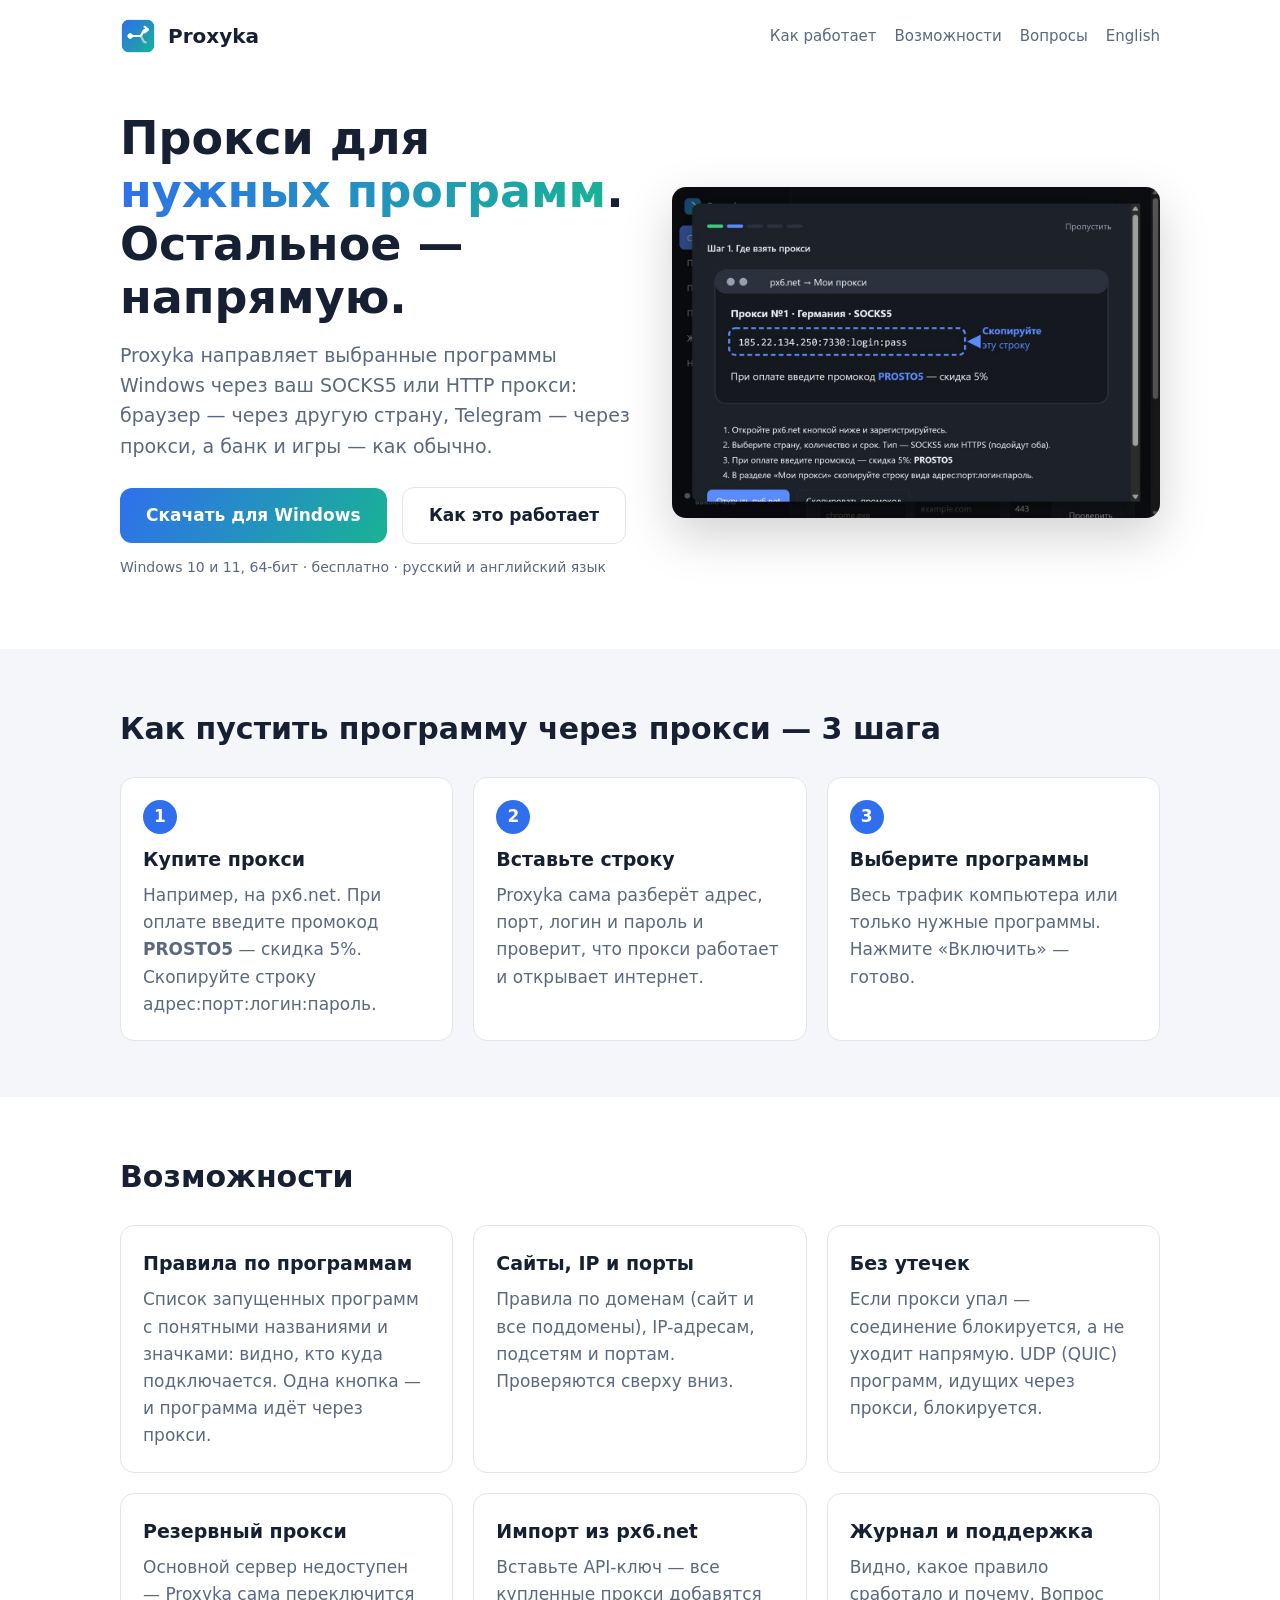
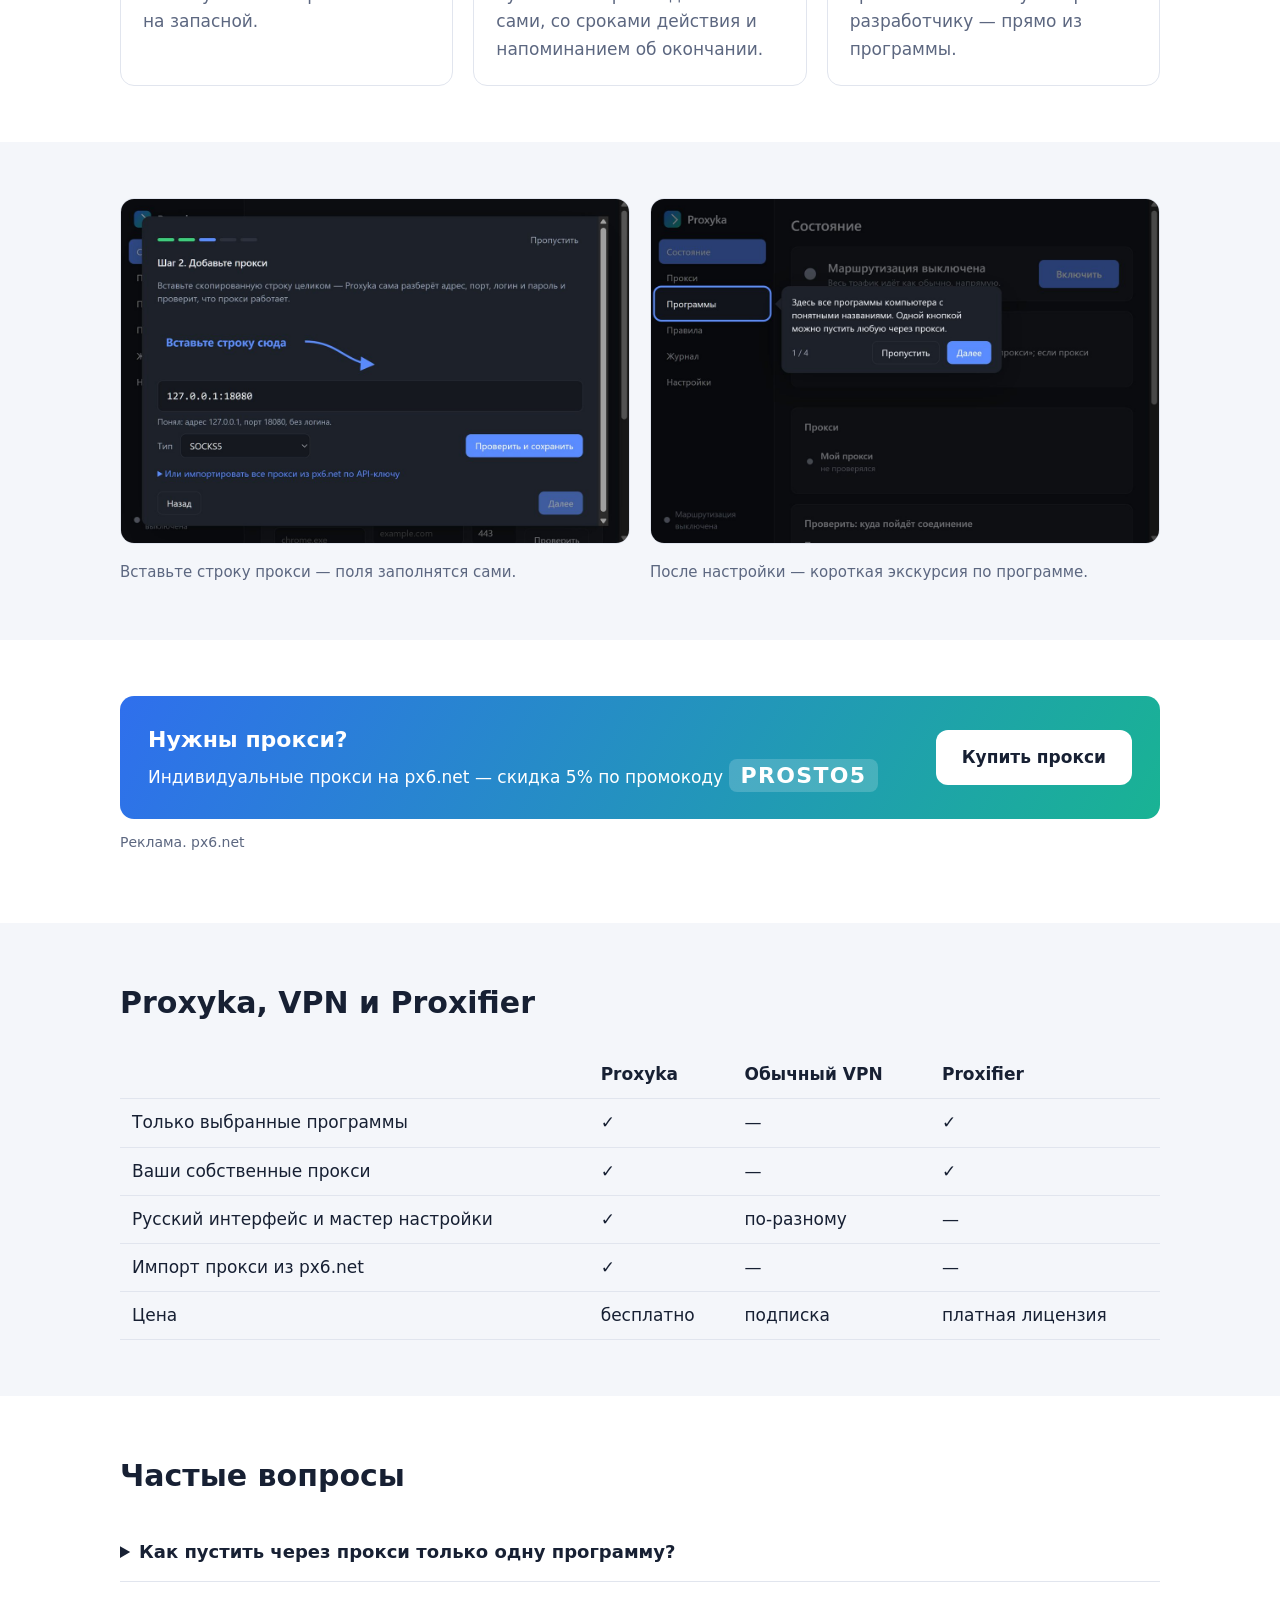
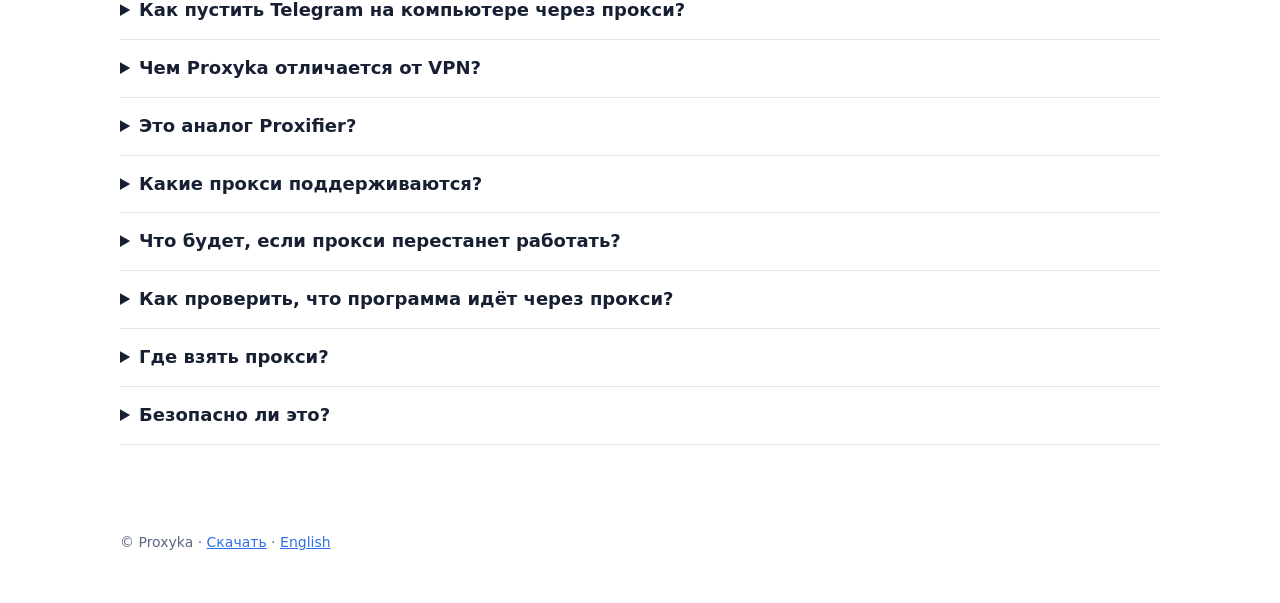
==== docs/index.html @ 25ec3d30 "Proxyka downloads, update feed and website Co-Authored-By: Claude Opus 5.5 <noreply@anthropic.com>" ====
<!doctype html>
<html lang="ru">
<head>
  <meta charset="utf-8">
  <meta name="viewport" content="width=device-width, initial-scale=1">
  <title>Proxyka — прокси для отдельных программ Windows (SOCKS5, HTTP)</title>
  <meta name="description" content="Proxyka направляет выбранные программы Windows через ваш прокси SOCKS5 или HTTP, а остальные — напрямую. Правила по программам, сайтам и портам, защита от утечек, импорт прокси из px6.net. Простая альтернатива Proxifier на русском.">
  <link rel="canonical" href="https://dartygad.github.io/proxyka-releases/">
  <link rel="alternate" hreflang="ru" href="https://dartygad.github.io/proxyka-releases/">
  <link rel="alternate" hreflang="en" href="https://dartygad.github.io/proxyka-releases/en/">
  <link rel="icon" href="img/favicon.png">
  <meta property="og:type" content="website">
  <meta property="og:title" content="Proxyka — прокси для отдельных программ Windows">
  <meta property="og:description" content="Нужные программы — через прокси, остальные — напрямую. Настройка за 2 минуты.">
  <meta property="og:image" content="https://dartygad.github.io/proxyka-releases/img/shot-buy.jpg">
  <meta property="og:url" content="https://dartygad.github.io/proxyka-releases/">
  <link rel="stylesheet" href="site.css">
  <script type="application/ld+json">
  {
    "@context": "https://schema.org",
    "@type": "SoftwareApplication",
    "name": "Proxyka",
    "operatingSystem": "Windows 10, Windows 11",
    "applicationCategory": "NetworkingApplication",
    "description": "Программа для Windows, которая направляет трафик выбранных программ через прокси SOCKS5 или HTTP по правилам.",
    "offers": { "@type": "Offer", "price": "0", "priceCurrency": "RUB" },
    "downloadUrl": "https://github.com/dartygad/proxyka-releases/releases/latest",
    "inLanguage": ["ru", "en"]
  }
  </script>
  <script type="application/ld+json">
  {
    "@context": "https://schema.org",
    "@type": "FAQPage",
    "mainEntity": [
      { "@type": "Question", "name": "Как пустить через прокси только одну программу?", "acceptedAnswer": { "@type": "Answer", "text": "Установите Proxyka, добавьте прокси (вставьте строку адрес:порт:логин:пароль), откройте раздел «Программы» и нажмите «Через прокси» напротив нужной программы. Остальные программы продолжат работать напрямую." } },
      { "@type": "Question", "name": "Чем Proxyka отличается от VPN?", "acceptedAnswer": { "@type": "Answer", "text": "VPN пускает весь трафик компьютера через один сервер. Proxyka работает с вашими прокси и позволяет выбрать, какие программы, сайты и порты идут через прокси, а какие напрямую." } },
      { "@type": "Question", "name": "Это аналог Proxifier?", "acceptedAnswer": { "@type": "Answer", "text": "Да, Proxyka решает ту же задачу — маршрутизацию программ через прокси по правилам, — но проще в настройке, на русском языке и с импортом прокси из px6.net." } },
      { "@type": "Question", "name": "Какие прокси поддерживаются?", "acceptedAnswer": { "@type": "Answer", "text": "SOCKS5 и HTTP(S) прокси с логином и паролем или без. Можно указать резервный прокси на случай сбоя основного." } },
      { "@type": "Question", "name": "Что будет, если прокси перестанет работать?", "acceptedAnswer": { "@type": "Answer", "text": "Вы сами выбираете: заблокировать соединение (трафик не уйдёт в обход прокси), пустить напрямую или переключиться на резервный прокси." } },
      { "@type": "Question", "name": "Где взять прокси?", "acceptedAnswer": { "@type": "Answer", "text": "Например, на px6.net — индивидуальные прокси разных стран. По промокоду PROSTO5 скидка 5%. Proxyka умеет импортировать купленные там прокси по API-ключу." } }
    ]
  }
  </script>
</head>
<body>
  <div class="wrap">
    <header class="top">
      <img src="img/logo.png" alt="">
      <span class="brand">Proxyka</span>
      <nav><a href="#how">Как работает</a><a href="#features">Возможности</a><a href="#faq">Вопросы</a><a href="en/">English</a></nav>
    </header>

    <div class="hero">
      <div>
        <h1>Прокси для <span>нужных программ</span>. Остальное — напрямую.</h1>
        <p class="lead">Proxyka направляет выбранные программы Windows через ваш SOCKS5 или HTTP прокси: браузер — через другую страну, Telegram — через прокси, а банк и игры — как обычно.</p>
        <a class="btn primary" href="https://github.com/dartygad/proxyka-releases/releases/latest">Скачать для Windows</a>
        <a class="btn ghost" href="#how">Как это работает</a>
        <p class="note">Windows 10 и 11, 64-бит · бесплатно · русский и английский язык</p>
      </div>
      <img src="img/shot-buy.jpg" alt="Мастер первого запуска Proxyka: где купить прокси и что скопировать" width="1200" height="814">
    </div>
  </div>

  <section class="soft" id="how">
    <div class="wrap">
      <h2>Как пустить программу через прокси — 3 шага</h2>
      <div class="grid3">
        <div class="card"><div class="step-num">1</div><h3>Купите прокси</h3><p>Например, на px6.net. При оплате введите промокод <b>PROSTO5</b> — скидка 5%. Скопируйте строку адрес:порт:логин:пароль.</p></div>
        <div class="card"><div class="step-num">2</div><h3>Вставьте строку</h3><p>Proxyka сама разберёт адрес, порт, логин и пароль и проверит, что прокси работает и открывает интернет.</p></div>
        <div class="card"><div class="step-num">3</div><h3>Выберите программы</h3><p>Весь трафик компьютера или только нужные программы. Нажмите «Включить» — готово.</p></div>
      </div>
    </div>
  </section>

  <section id="features">
    <div class="wrap">
      <h2>Возможности</h2>
      <div class="grid3">
        <div class="card"><h3>Правила по программам</h3><p>Список запущенных программ с понятными названиями и значками: видно, кто куда подключается. Одна кнопка — и программа идёт через прокси.</p></div>
        <div class="card"><h3>Сайты, IP и порты</h3><p>Правила по доменам (сайт и все поддомены), IP-адресам, подсетям и портам. Проверяются сверху вниз.</p></div>
        <div class="card"><h3>Без утечек</h3><p>Если прокси упал — соединение блокируется, а не уходит напрямую. UDP (QUIC) программ, идущих через прокси, блокируется.</p></div>
        <div class="card"><h3>Резервный прокси</h3><p>Основной сервер недоступен — Proxyka сама переключится на запасной.</p></div>
        <div class="card"><h3>Импорт из px6.net</h3><p>Вставьте API-ключ — все купленные прокси добавятся сами, со сроками действия и напоминанием об окончании.</p></div>
        <div class="card"><h3>Журнал и поддержка</h3><p>Видно, какое правило сработало и почему. Вопрос разработчику — прямо из программы.</p></div>
      </div>
    </div>
  </section>

  <section class="soft">
    <div class="wrap shots">
      <figure><img src="img/shot-paste.jpg" alt="Вставка строки прокси: адрес, порт, логин и пароль разбираются автоматически" loading="lazy" width="1200" height="814"><figcaption>Вставьте строку прокси — поля заполнятся сами.</figcaption></figure>
      <figure><img src="img/shot-tour.jpg" alt="Подсказки по интерфейсу Proxyka после первой настройки" loading="lazy" width="1200" height="814"><figcaption>После настройки — короткая экскурсия по программе.</figcaption></figure>
    </div>
  </section>

  <section>
    <div class="wrap">
      <div class="promo">
        <div><div style="font-size:22px;font-weight:700">Нужны прокси?</div><div>Индивидуальные прокси на px6.net — скидка 5% по промокоду <b class="code">PROSTO5</b></div></div>
        <a class="btn" href="https://px6.net/?r=1061962" rel="sponsored noopener">Купить прокси</a>
      </div>
      <p class="note">Реклама. px6.net</p>
    </div>
  </section>

  <section class="soft">
    <div class="wrap">
      <h2>Proxyka, VPN и Proxifier</h2>
      <table class="cmp">
        <tr><th></th><th>Proxyka</th><th>Обычный VPN</th><th>Proxifier</th></tr>
        <tr><td>Только выбранные программы</td><td>✓</td><td>—</td><td>✓</td></tr>
        <tr><td>Ваши собственные прокси</td><td>✓</td><td>—</td><td>✓</td></tr>
        <tr><td>Русский интерфейс и мастер настройки</td><td>✓</td><td>по-разному</td><td>—</td></tr>
        <tr><td>Импорт прокси из px6.net</td><td>✓</td><td>—</td><td>—</td></tr>
        <tr><td>Цена</td><td>бесплатно</td><td>подписка</td><td>платная лицензия</td></tr>
      </table>
    </div>
  </section>

  <section id="faq">
    <div class="wrap">
      <h2>Частые вопросы</h2>
      <details><summary>Как пустить через прокси только одну программу?</summary><p>Установите Proxyka, добавьте прокси (вставьте строку адрес:порт:логин:пароль), откройте раздел «Программы» и нажмите «Через прокси» напротив нужной программы. Остальные программы продолжат работать напрямую.</p></details>
      <details><summary>Как пустить Telegram на компьютере через прокси?</summary><p>В разделе «Программы» найдите Telegram и нажмите «Через прокси». Если трафик Telegram не идёт — проверьте журнал: там видно, какое правило сработало.</p></details>
      <details><summary>Чем Proxyka отличается от VPN?</summary><p>VPN пускает весь трафик компьютера через один сервер. Proxyka работает с вашими прокси и позволяет выбрать, какие программы, сайты и порты идут через прокси, а какие напрямую.</p></details>
      <details><summary>Это аналог Proxifier?</summary><p>Да, Proxyka решает ту же задачу — маршрутизацию программ через прокси по правилам, — но проще в настройке, на русском языке и с импортом прокси из px6.net.</p></details>
      <details><summary>Какие прокси поддерживаются?</summary><p>SOCKS5 и HTTP(S) прокси с логином и паролем или без. Можно указать резервный прокси на случай сбоя основного.</p></details>
      <details><summary>Что будет, если прокси перестанет работать?</summary><p>Вы сами выбираете: заблокировать соединение (трафик не уйдёт в обход прокси), пустить напрямую или переключиться на резервный прокси.</p></details>
      <details><summary>Как проверить, что программа идёт через прокси?</summary><p>Откройте в браузере 2ip.ru — там будет адрес и страна прокси. В журнале Proxyka видно каждое соединение и выбранный путь.</p></details>
      <details><summary>Где взять прокси?</summary><p>Например, на px6.net — индивидуальные прокси разных стран. По промокоду PROSTO5 скидка 5%. Proxyka умеет импортировать купленные там прокси по API-ключу.</p></details>
      <details><summary>Безопасно ли это?</summary><p>Пароли от прокси хранятся зашифрованными средствами Windows и не попадают в журналы. Обновления подписаны цифровым ключом: подделанное обновление программа не установит.</p></details>
    </div>
  </section>

  <footer>
    <div class="wrap">© Proxyka · <a href="https://github.com/dartygad/proxyka-releases/releases/latest">Скачать</a> · <a href="en/">English</a></div>
  </footer>
</body>
</html>
---- docs/site.css ----
:root {
  --bg: #ffffff; --soft: #f4f6fa; --text: #172033; --muted: #5c6780; --line: #e1e5ee;
  --accent: #2f6fed; --accent2: #19b394; --radius: 14px;
}
@media (prefers-color-scheme: dark) {
  :root { --bg: #12151b; --soft: #1a1f28; --text: #e8ebf1; --muted: #9aa3b5; --line: #2a303b; --accent: #5b8cff; }
}
* { box-sizing: border-box; }
html { scroll-behavior: smooth; }
body { margin: 0; background: var(--bg); color: var(--text); font: 17px/1.6 "Segoe UI", system-ui, -apple-system, sans-serif; }
a { color: var(--accent); }
.wrap { max-width: 1080px; margin: 0 auto; padding: 0 20px; }
header.top { display: flex; align-items: center; gap: 12px; padding: 18px 0; }
header.top img { width: 36px; height: 36px; }
header.top .brand { font-weight: 700; font-size: 20px; }
header.top nav { margin-left: auto; display: flex; gap: 18px; font-size: 15px; }
header.top nav a { color: var(--muted); text-decoration: none; }
.hero { display: grid; grid-template-columns: 1.05fr 1fr; gap: 40px; align-items: center; padding: 40px 0 56px; }
.hero h1 { font-size: clamp(30px, 4.4vw, 46px); line-height: 1.15; margin: 0 0 16px; }
.hero h1 span { background: linear-gradient(120deg, var(--accent), var(--accent2)); -webkit-background-clip: text; background-clip: text; color: transparent; }
.hero p.lead { font-size: 19px; color: var(--muted); margin: 0 0 26px; }
.hero img { width: 100%; height: auto; border-radius: var(--radius); box-shadow: 0 18px 50px rgba(0, 0, 0, .18); }
.btn { display: inline-block; padding: 14px 26px; border-radius: 12px; font-weight: 600; text-decoration: none; }
.btn.primary { background: linear-gradient(120deg, var(--accent), var(--accent2)); color: #fff; }
.btn.ghost { border: 1px solid var(--line); color: var(--text); margin-left: 10px; }
.note { font-size: 14px; color: var(--muted); margin-top: 12px; }
section { padding: 56px 0; }
section.soft { background: var(--soft); }
h2 { font-size: 30px; margin: 0 0 24px; }
.grid3 { display: grid; grid-template-columns: repeat(3, 1fr); gap: 20px; }
.card { background: var(--bg); border: 1px solid var(--line); border-radius: var(--radius); padding: 22px; }
.card h3 { margin: 0 0 8px; font-size: 19px; }
.card p { margin: 0; color: var(--muted); }
.step-num { width: 34px; height: 34px; border-radius: 50%; display: grid; place-items: center; font-weight: 700; color: #fff; background: var(--accent); margin-bottom: 10px; }
.shots { display: grid; grid-template-columns: 1fr 1fr; gap: 20px; }
.shots figure { margin: 0; }
.shots img { width: 100%; height: auto; border-radius: var(--radius); border: 1px solid var(--line); }
.shots figcaption { color: var(--muted); font-size: 15px; margin-top: 8px; }
.promo { display: flex; gap: 20px; align-items: center; justify-content: space-between; border-radius: var(--radius); padding: 26px 28px; color: #fff; background: linear-gradient(120deg, var(--accent), var(--accent2)); }
.promo b.code { font-size: 22px; letter-spacing: .06em; background: rgba(255, 255, 255, .18); padding: 4px 12px; border-radius: 8px; }
.promo .btn { background: #fff; color: #172033; }
details { border-bottom: 1px solid var(--line); padding: 14px 0; }
details summary { cursor: pointer; font-weight: 600; font-size: 18px; }
details p { color: var(--muted); margin: 10px 0 0; }
table.cmp { width: 100%; border-collapse: collapse; }
table.cmp th, table.cmp td { text-align: left; padding: 10px 12px; border-bottom: 1px solid var(--line); }
footer { padding: 30px 0 50px; color: var(--muted); font-size: 14px; }
@media (max-width: 860px) {
  .hero, .shots, .grid3 { grid-template-columns: 1fr; }
  header.top nav { display: none; }
  .promo { flex-direction: column; align-items: flex-start; }
  .btn.ghost { margin: 10px 0 0; }
}
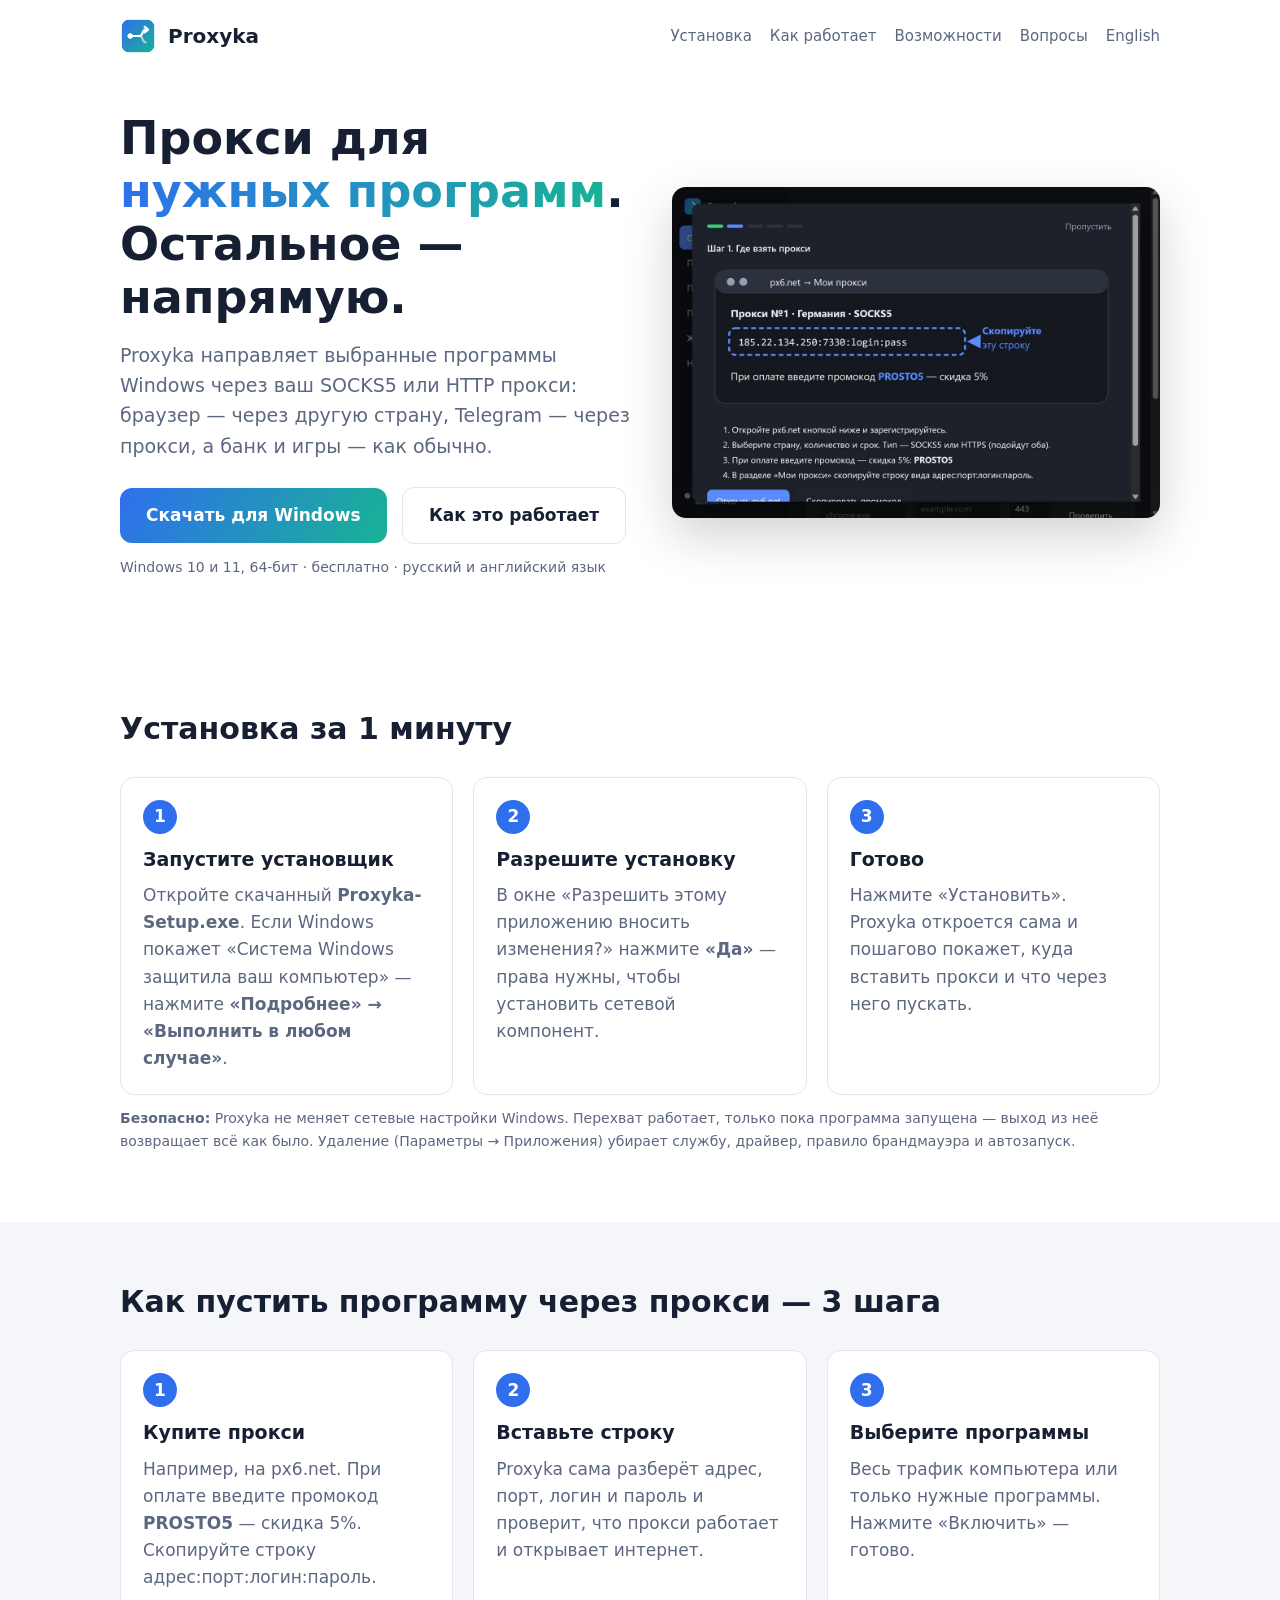
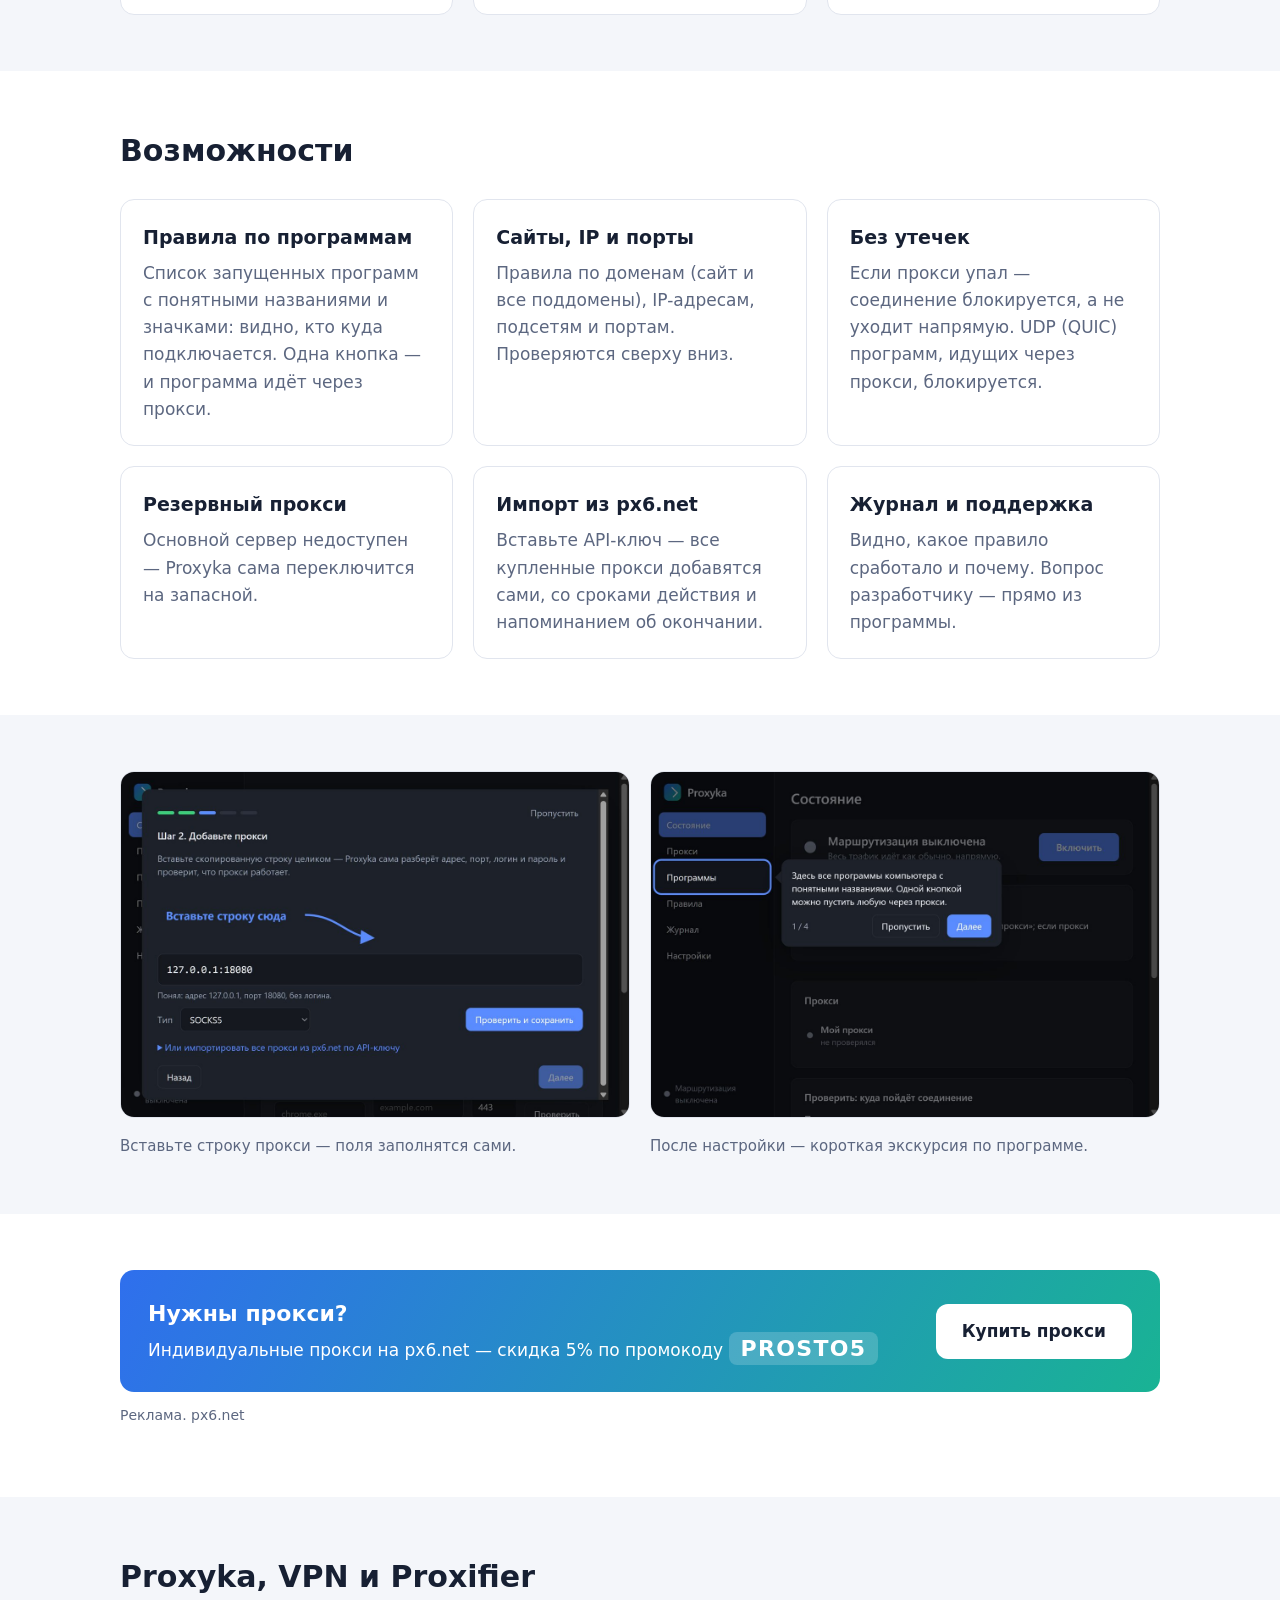
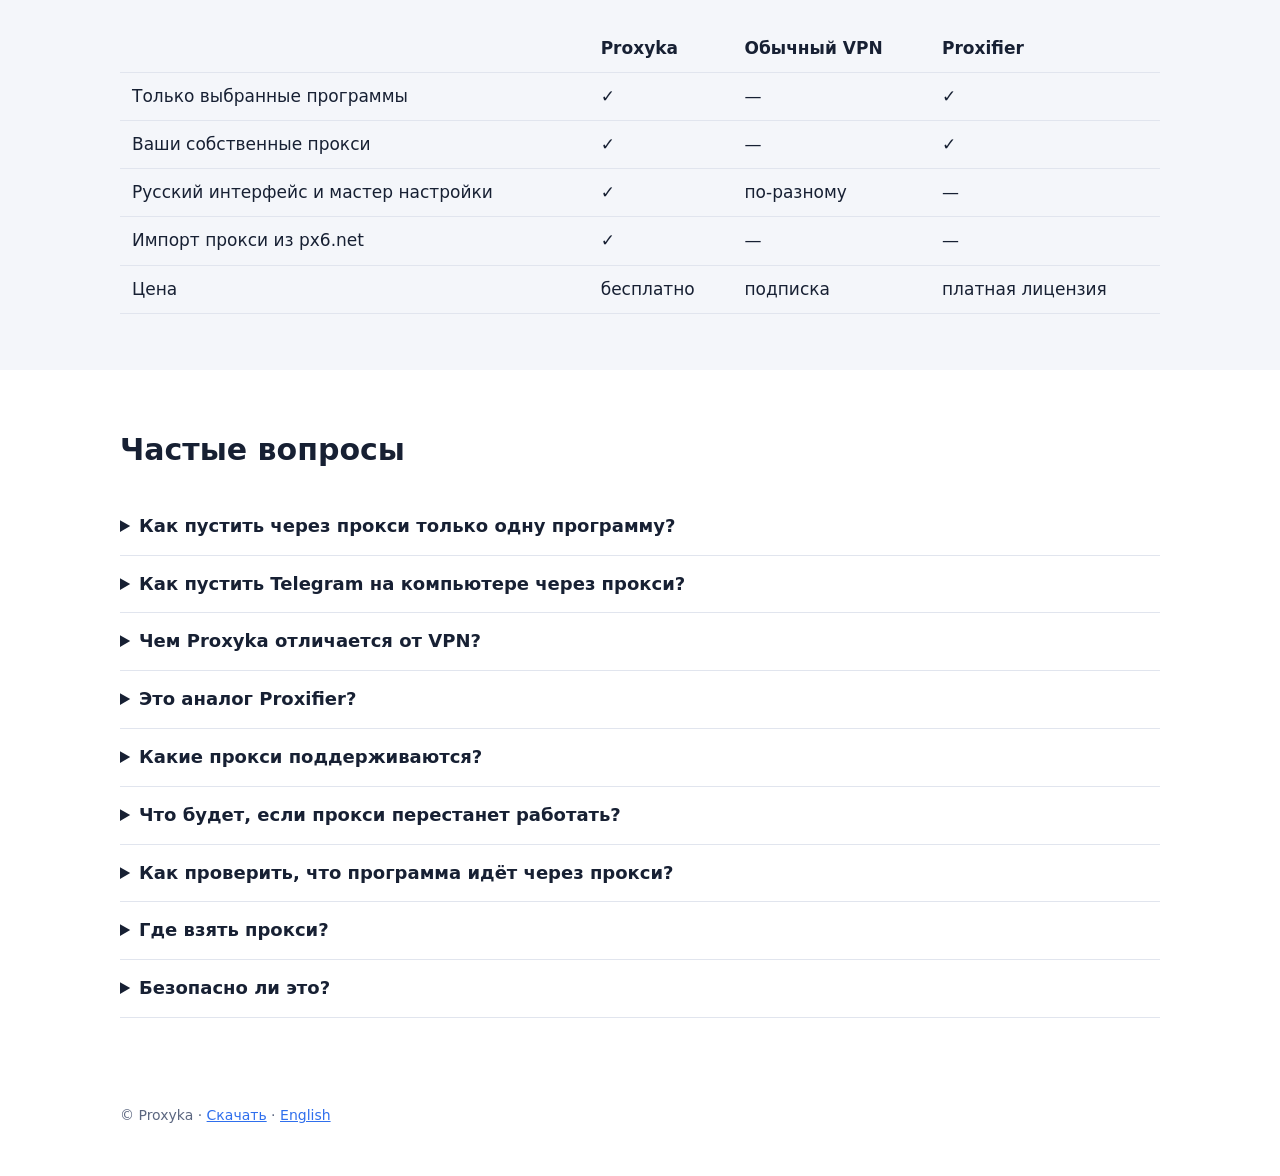
==== commit b7b87cb7: "Install guide, stable download link, site install section Co-Authored-By: Claude Opus 5.5 <noreply@a" ====
--- a/docs/index.html
+++ b/docs/index.html
@@ -1,141 +1,153 @@
-<!doctype html>
-<html lang="ru">
-<head>
-  <meta charset="utf-8">
-  <meta name="viewport" content="width=device-width, initial-scale=1">
-  <title>Proxyka — прокси для отдельных программ Windows (SOCKS5, HTTP)</title>
-  <meta name="description" content="Proxyka направляет выбранные программы Windows через ваш прокси SOCKS5 или HTTP, а остальные — напрямую. Правила по программам, сайтам и портам, защита от утечек, импорт прокси из px6.net. Простая альтернатива Proxifier на русском.">
-  <link rel="canonical" href="https://dartygad.github.io/proxyka-releases/">
-  <link rel="alternate" hreflang="ru" href="https://dartygad.github.io/proxyka-releases/">
-  <link rel="alternate" hreflang="en" href="https://dartygad.github.io/proxyka-releases/en/">
-  <link rel="icon" href="img/favicon.png">
-  <meta property="og:type" content="website">
-  <meta property="og:title" content="Proxyka — прокси для отдельных программ Windows">
-  <meta property="og:description" content="Нужные программы — через прокси, остальные — напрямую. Настройка за 2 минуты.">
-  <meta property="og:image" content="https://dartygad.github.io/proxyka-releases/img/shot-buy.jpg">
-  <meta property="og:url" content="https://dartygad.github.io/proxyka-releases/">
-  <link rel="stylesheet" href="site.css">
-  <script type="application/ld+json">
-  {
-    "@context": "https://schema.org",
-    "@type": "SoftwareApplication",
-    "name": "Proxyka",
-    "operatingSystem": "Windows 10, Windows 11",
-    "applicationCategory": "NetworkingApplication",
-    "description": "Программа для Windows, которая направляет трафик выбранных программ через прокси SOCKS5 или HTTP по правилам.",
-    "offers": { "@type": "Offer", "price": "0", "priceCurrency": "RUB" },
-    "downloadUrl": "https://github.com/dartygad/proxyka-releases/releases/latest",
-    "inLanguage": ["ru", "en"]
-  }
-  </script>
-  <script type="application/ld+json">
-  {
-    "@context": "https://schema.org",
-    "@type": "FAQPage",
-    "mainEntity": [
-      { "@type": "Question", "name": "Как пустить через прокси только одну программу?", "acceptedAnswer": { "@type": "Answer", "text": "Установите Proxyka, добавьте прокси (вставьте строку адрес:порт:логин:пароль), откройте раздел «Программы» и нажмите «Через прокси» напротив нужной программы. Остальные программы продолжат работать напрямую." } },
-      { "@type": "Question", "name": "Чем Proxyka отличается от VPN?", "acceptedAnswer": { "@type": "Answer", "text": "VPN пускает весь трафик компьютера через один сервер. Proxyka работает с вашими прокси и позволяет выбрать, какие программы, сайты и порты идут через прокси, а какие напрямую." } },
-      { "@type": "Question", "name": "Это аналог Proxifier?", "acceptedAnswer": { "@type": "Answer", "text": "Да, Proxyka решает ту же задачу — маршрутизацию программ через прокси по правилам, — но проще в настройке, на русском языке и с импортом прокси из px6.net." } },
-      { "@type": "Question", "name": "Какие прокси поддерживаются?", "acceptedAnswer": { "@type": "Answer", "text": "SOCKS5 и HTTP(S) прокси с логином и паролем или без. Можно указать резервный прокси на случай сбоя основного." } },
-      { "@type": "Question", "name": "Что будет, если прокси перестанет работать?", "acceptedAnswer": { "@type": "Answer", "text": "Вы сами выбираете: заблокировать соединение (трафик не уйдёт в обход прокси), пустить напрямую или переключиться на резервный прокси." } },
-      { "@type": "Question", "name": "Где взять прокси?", "acceptedAnswer": { "@type": "Answer", "text": "Например, на px6.net — индивидуальные прокси разных стран. По промокоду PROSTO5 скидка 5%. Proxyka умеет импортировать купленные там прокси по API-ключу." } }
-    ]
-  }
-  </script>
-</head>
-<body>
-  <div class="wrap">
-    <header class="top">
-      <img src="img/logo.png" alt="">
-      <span class="brand">Proxyka</span>
-      <nav><a href="#how">Как работает</a><a href="#features">Возможности</a><a href="#faq">Вопросы</a><a href="en/">English</a></nav>
-    </header>
-
-    <div class="hero">
-      <div>
-        <h1>Прокси для <span>нужных программ</span>. Остальное — напрямую.</h1>
-        <p class="lead">Proxyka направляет выбранные программы Windows через ваш SOCKS5 или HTTP прокси: браузер — через другую страну, Telegram — через прокси, а банк и игры — как обычно.</p>
-        <a class="btn primary" href="https://github.com/dartygad/proxyka-releases/releases/latest">Скачать для Windows</a>
-        <a class="btn ghost" href="#how">Как это работает</a>
-        <p class="note">Windows 10 и 11, 64-бит · бесплатно · русский и английский язык</p>
-      </div>
-      <img src="img/shot-buy.jpg" alt="Мастер первого запуска Proxyka: где купить прокси и что скопировать" width="1200" height="814">
-    </div>
-  </div>
-
-  <section class="soft" id="how">
-    <div class="wrap">
-      <h2>Как пустить программу через прокси — 3 шага</h2>
-      <div class="grid3">
-        <div class="card"><div class="step-num">1</div><h3>Купите прокси</h3><p>Например, на px6.net. При оплате введите промокод <b>PROSTO5</b> — скидка 5%. Скопируйте строку адрес:порт:логин:пароль.</p></div>
-        <div class="card"><div class="step-num">2</div><h3>Вставьте строку</h3><p>Proxyka сама разберёт адрес, порт, логин и пароль и проверит, что прокси работает и открывает интернет.</p></div>
-        <div class="card"><div class="step-num">3</div><h3>Выберите программы</h3><p>Весь трафик компьютера или только нужные программы. Нажмите «Включить» — готово.</p></div>
-      </div>
-    </div>
-  </section>
-
-  <section id="features">
-    <div class="wrap">
-      <h2>Возможности</h2>
-      <div class="grid3">
-        <div class="card"><h3>Правила по программам</h3><p>Список запущенных программ с понятными названиями и значками: видно, кто куда подключается. Одна кнопка — и программа идёт через прокси.</p></div>
-        <div class="card"><h3>Сайты, IP и порты</h3><p>Правила по доменам (сайт и все поддомены), IP-адресам, подсетям и портам. Проверяются сверху вниз.</p></div>
-        <div class="card"><h3>Без утечек</h3><p>Если прокси упал — соединение блокируется, а не уходит напрямую. UDP (QUIC) программ, идущих через прокси, блокируется.</p></div>
-        <div class="card"><h3>Резервный прокси</h3><p>Основной сервер недоступен — Proxyka сама переключится на запасной.</p></div>
-        <div class="card"><h3>Импорт из px6.net</h3><p>Вставьте API-ключ — все купленные прокси добавятся сами, со сроками действия и напоминанием об окончании.</p></div>
-        <div class="card"><h3>Журнал и поддержка</h3><p>Видно, какое правило сработало и почему. Вопрос разработчику — прямо из программы.</p></div>
-      </div>
-    </div>
-  </section>
-
-  <section class="soft">
-    <div class="wrap shots">
-      <figure><img src="img/shot-paste.jpg" alt="Вставка строки прокси: адрес, порт, логин и пароль разбираются автоматически" loading="lazy" width="1200" height="814"><figcaption>Вставьте строку прокси — поля заполнятся сами.</figcaption></figure>
-      <figure><img src="img/shot-tour.jpg" alt="Подсказки по интерфейсу Proxyka после первой настройки" loading="lazy" width="1200" height="814"><figcaption>После настройки — короткая экскурсия по программе.</figcaption></figure>
-    </div>
-  </section>
-
-  <section>
-    <div class="wrap">
-      <div class="promo">
-        <div><div style="font-size:22px;font-weight:700">Нужны прокси?</div><div>Индивидуальные прокси на px6.net — скидка 5% по промокоду <b class="code">PROSTO5</b></div></div>
-        <a class="btn" href="https://px6.net/?r=1061962" rel="sponsored noopener">Купить прокси</a>
-      </div>
-      <p class="note">Реклама. px6.net</p>
-    </div>
-  </section>
-
-  <section class="soft">
-    <div class="wrap">
-      <h2>Proxyka, VPN и Proxifier</h2>
-      <table class="cmp">
-        <tr><th></th><th>Proxyka</th><th>Обычный VPN</th><th>Proxifier</th></tr>
-        <tr><td>Только выбранные программы</td><td>✓</td><td>—</td><td>✓</td></tr>
-        <tr><td>Ваши собственные прокси</td><td>✓</td><td>—</td><td>✓</td></tr>
-        <tr><td>Русский интерфейс и мастер настройки</td><td>✓</td><td>по-разному</td><td>—</td></tr>
-        <tr><td>Импорт прокси из px6.net</td><td>✓</td><td>—</td><td>—</td></tr>
-        <tr><td>Цена</td><td>бесплатно</td><td>подписка</td><td>платная лицензия</td></tr>
-      </table>
-    </div>
-  </section>
-
-  <section id="faq">
-    <div class="wrap">
-      <h2>Частые вопросы</h2>
-      <details><summary>Как пустить через прокси только одну программу?</summary><p>Установите Proxyka, добавьте прокси (вставьте строку адрес:порт:логин:пароль), откройте раздел «Программы» и нажмите «Через прокси» напротив нужной программы. Остальные программы продолжат работать напрямую.</p></details>
-      <details><summary>Как пустить Telegram на компьютере через прокси?</summary><p>В разделе «Программы» найдите Telegram и нажмите «Через прокси». Если трафик Telegram не идёт — проверьте журнал: там видно, какое правило сработало.</p></details>
-      <details><summary>Чем Proxyka отличается от VPN?</summary><p>VPN пускает весь трафик компьютера через один сервер. Proxyka работает с вашими прокси и позволяет выбрать, какие программы, сайты и порты идут через прокси, а какие напрямую.</p></details>
-      <details><summary>Это аналог Proxifier?</summary><p>Да, Proxyka решает ту же задачу — маршрутизацию программ через прокси по правилам, — но проще в настройке, на русском языке и с импортом прокси из px6.net.</p></details>
-      <details><summary>Какие прокси поддерживаются?</summary><p>SOCKS5 и HTTP(S) прокси с логином и паролем или без. Можно указать резервный прокси на случай сбоя основного.</p></details>
-      <details><summary>Что будет, если прокси перестанет работать?</summary><p>Вы сами выбираете: заблокировать соединение (трафик не уйдёт в обход прокси), пустить напрямую или переключиться на резервный прокси.</p></details>
-      <details><summary>Как проверить, что программа идёт через прокси?</summary><p>Откройте в браузере 2ip.ru — там будет адрес и страна прокси. В журнале Proxyka видно каждое соединение и выбранный путь.</p></details>
-      <details><summary>Где взять прокси?</summary><p>Например, на px6.net — индивидуальные прокси разных стран. По промокоду PROSTO5 скидка 5%. Proxyka умеет импортировать купленные там прокси по API-ключу.</p></details>
-      <details><summary>Безопасно ли это?</summary><p>Пароли от прокси хранятся зашифрованными средствами Windows и не попадают в журналы. Обновления подписаны цифровым ключом: подделанное обновление программа не установит.</p></details>
-    </div>
-  </section>
-
-  <footer>
-    <div class="wrap">© Proxyka · <a href="https://github.com/dartygad/proxyka-releases/releases/latest">Скачать</a> · <a href="en/">English</a></div>
-  </footer>
-</body>
-</html>
+<!doctype html>
+<html lang="ru">
+<head>
+  <meta charset="utf-8">
+  <meta name="viewport" content="width=device-width, initial-scale=1">
+  <title>Proxyka — прокси для отдельных программ Windows (SOCKS5, HTTP)</title>
+  <meta name="description" content="Proxyka направляет выбранные программы Windows через ваш прокси SOCKS5 или HTTP, а остальные — напрямую. Правила по программам, сайтам и портам, защита от утечек, импорт прокси из px6.net. Простая альтернатива Proxifier на русском.">
+  <link rel="canonical" href="https://dartygad.github.io/proxyka-releases/">
+  <link rel="alternate" hreflang="ru" href="https://dartygad.github.io/proxyka-releases/">
+  <link rel="alternate" hreflang="en" href="https://dartygad.github.io/proxyka-releases/en/">
+  <link rel="icon" href="img/favicon.png">
+  <meta property="og:type" content="website">
+  <meta property="og:title" content="Proxyka — прокси для отдельных программ Windows">
+  <meta property="og:description" content="Нужные программы — через прокси, остальные — напрямую. Настройка за 2 минуты.">
+  <meta property="og:image" content="https://dartygad.github.io/proxyka-releases/img/shot-buy.jpg">
+  <meta property="og:url" content="https://dartygad.github.io/proxyka-releases/">
+  <link rel="stylesheet" href="site.css">
+  <script type="application/ld+json">
+  {
+    "@context": "https://schema.org",
+    "@type": "SoftwareApplication",
+    "name": "Proxyka",
+    "operatingSystem": "Windows 10, Windows 11",
+    "applicationCategory": "NetworkingApplication",
+    "description": "Программа для Windows, которая направляет трафик выбранных программ через прокси SOCKS5 или HTTP по правилам.",
+    "offers": { "@type": "Offer", "price": "0", "priceCurrency": "RUB" },
+    "downloadUrl": "https://github.com/dartygad/proxyka-releases/releases/latest/download/Proxyka-Setup.exe",
+    "inLanguage": ["ru", "en"]
+  }
+  </script>
+  <script type="application/ld+json">
+  {
+    "@context": "https://schema.org",
+    "@type": "FAQPage",
+    "mainEntity": [
+      { "@type": "Question", "name": "Как пустить через прокси только одну программу?", "acceptedAnswer": { "@type": "Answer", "text": "Установите Proxyka, добавьте прокси (вставьте строку адрес:порт:логин:пароль), откройте раздел «Программы» и нажмите «Через прокси» напротив нужной программы. Остальные программы продолжат работать напрямую." } },
+      { "@type": "Question", "name": "Чем Proxyka отличается от VPN?", "acceptedAnswer": { "@type": "Answer", "text": "VPN пускает весь трафик компьютера через один сервер. Proxyka работает с вашими прокси и позволяет выбрать, какие программы, сайты и порты идут через прокси, а какие напрямую." } },
+      { "@type": "Question", "name": "Это аналог Proxifier?", "acceptedAnswer": { "@type": "Answer", "text": "Да, Proxyka решает ту же задачу — маршрутизацию программ через прокси по правилам, — но проще в настройке, на русском языке и с импортом прокси из px6.net." } },
+      { "@type": "Question", "name": "Какие прокси поддерживаются?", "acceptedAnswer": { "@type": "Answer", "text": "SOCKS5 и HTTP(S) прокси с логином и паролем или без. Можно указать резервный прокси на случай сбоя основного." } },
+      { "@type": "Question", "name": "Что будет, если прокси перестанет работать?", "acceptedAnswer": { "@type": "Answer", "text": "Вы сами выбираете: заблокировать соединение (трафик не уйдёт в обход прокси), пустить напрямую или переключиться на резервный прокси." } },
+      { "@type": "Question", "name": "Где взять прокси?", "acceptedAnswer": { "@type": "Answer", "text": "Например, на px6.net — индивидуальные прокси разных стран. По промокоду PROSTO5 скидка 5%. Proxyka умеет импортировать купленные там прокси по API-ключу." } }
+    ]
+  }
+  </script>
+</head>
+<body>
+  <div class="wrap">
+    <header class="top">
+      <img src="img/logo.png" alt="">
+      <span class="brand">Proxyka</span>
+      <nav><a href="#install">Установка</a><a href="#how">Как работает</a><a href="#features">Возможности</a><a href="#faq">Вопросы</a><a href="en/">English</a></nav>
+    </header>
+
+    <div class="hero">
+      <div>
+        <h1>Прокси для <span>нужных программ</span>. Остальное — напрямую.</h1>
+        <p class="lead">Proxyka направляет выбранные программы Windows через ваш SOCKS5 или HTTP прокси: браузер — через другую страну, Telegram — через прокси, а банк и игры — как обычно.</p>
+        <a class="btn primary" href="https://github.com/dartygad/proxyka-releases/releases/latest/download/Proxyka-Setup.exe">Скачать для Windows</a>
+        <a class="btn ghost" href="#how">Как это работает</a>
+        <p class="note">Windows 10 и 11, 64-бит · бесплатно · русский и английский язык</p>
+      </div>
+      <img src="img/shot-buy.jpg" alt="Мастер первого запуска Proxyka: где купить прокси и что скопировать" width="1200" height="814">
+    </div>
+  </div>
+
+  <section id="install">
+    <div class="wrap">
+      <h2>Установка за 1 минуту</h2>
+      <div class="grid3">
+        <div class="card"><div class="step-num">1</div><h3>Запустите установщик</h3><p>Откройте скачанный <b>Proxyka-Setup.exe</b>. Если Windows покажет «Система Windows защитила ваш компьютер» — нажмите <b>«Подробнее» → «Выполнить в любом случае»</b>.</p></div>
+        <div class="card"><div class="step-num">2</div><h3>Разрешите установку</h3><p>В окне «Разрешить этому приложению вносить изменения?» нажмите <b>«Да»</b> — права нужны, чтобы установить сетевой компонент.</p></div>
+        <div class="card"><div class="step-num">3</div><h3>Готово</h3><p>Нажмите «Установить». Proxyka откроется сама и пошагово покажет, куда вставить прокси и что через него пускать.</p></div>
+      </div>
+      <p class="note"><b>Безопасно:</b> Proxyka не меняет сетевые настройки Windows. Перехват работает, только пока программа запущена — выход из неё возвращает всё как было. Удаление (Параметры → Приложения) убирает службу, драйвер, правило брандмауэра и автозапуск.</p>
+    </div>
+  </section>
+
+  <section class="soft" id="how">
+    <div class="wrap">
+      <h2>Как пустить программу через прокси — 3 шага</h2>
+      <div class="grid3">
+        <div class="card"><div class="step-num">1</div><h3>Купите прокси</h3><p>Например, на px6.net. При оплате введите промокод <b>PROSTO5</b> — скидка 5%. Скопируйте строку адрес:порт:логин:пароль.</p></div>
+        <div class="card"><div class="step-num">2</div><h3>Вставьте строку</h3><p>Proxyka сама разберёт адрес, порт, логин и пароль и проверит, что прокси работает и открывает интернет.</p></div>
+        <div class="card"><div class="step-num">3</div><h3>Выберите программы</h3><p>Весь трафик компьютера или только нужные программы. Нажмите «Включить» — готово.</p></div>
+      </div>
+    </div>
+  </section>
+
+  <section id="features">
+    <div class="wrap">
+      <h2>Возможности</h2>
+      <div class="grid3">
+        <div class="card"><h3>Правила по программам</h3><p>Список запущенных программ с понятными названиями и значками: видно, кто куда подключается. Одна кнопка — и программа идёт через прокси.</p></div>
+        <div class="card"><h3>Сайты, IP и порты</h3><p>Правила по доменам (сайт и все поддомены), IP-адресам, подсетям и портам. Проверяются сверху вниз.</p></div>
+        <div class="card"><h3>Без утечек</h3><p>Если прокси упал — соединение блокируется, а не уходит напрямую. UDP (QUIC) программ, идущих через прокси, блокируется.</p></div>
+        <div class="card"><h3>Резервный прокси</h3><p>Основной сервер недоступен — Proxyka сама переключится на запасной.</p></div>
+        <div class="card"><h3>Импорт из px6.net</h3><p>Вставьте API-ключ — все купленные прокси добавятся сами, со сроками действия и напоминанием об окончании.</p></div>
+        <div class="card"><h3>Журнал и поддержка</h3><p>Видно, какое правило сработало и почему. Вопрос разработчику — прямо из программы.</p></div>
+      </div>
+    </div>
+  </section>
+
+  <section class="soft">
+    <div class="wrap shots">
+      <figure><img src="img/shot-paste.jpg" alt="Вставка строки прокси: адрес, порт, логин и пароль разбираются автоматически" loading="lazy" width="1200" height="814"><figcaption>Вставьте строку прокси — поля заполнятся сами.</figcaption></figure>
+      <figure><img src="img/shot-tour.jpg" alt="Подсказки по интерфейсу Proxyka после первой настройки" loading="lazy" width="1200" height="814"><figcaption>После настройки — короткая экскурсия по программе.</figcaption></figure>
+    </div>
+  </section>
+
+  <section>
+    <div class="wrap">
+      <div class="promo">
+        <div><div style="font-size:22px;font-weight:700">Нужны прокси?</div><div>Индивидуальные прокси на px6.net — скидка 5% по промокоду <b class="code">PROSTO5</b></div></div>
+        <a class="btn" href="https://px6.net/?r=1061962" rel="sponsored noopener">Купить прокси</a>
+      </div>
+      <p class="note">Реклама. px6.net</p>
+    </div>
+  </section>
+
+  <section class="soft">
+    <div class="wrap">
+      <h2>Proxyka, VPN и Proxifier</h2>
+      <table class="cmp">
+        <tr><th></th><th>Proxyka</th><th>Обычный VPN</th><th>Proxifier</th></tr>
+        <tr><td>Только выбранные программы</td><td>✓</td><td>—</td><td>✓</td></tr>
+        <tr><td>Ваши собственные прокси</td><td>✓</td><td>—</td><td>✓</td></tr>
+        <tr><td>Русский интерфейс и мастер настройки</td><td>✓</td><td>по-разному</td><td>—</td></tr>
+        <tr><td>Импорт прокси из px6.net</td><td>✓</td><td>—</td><td>—</td></tr>
+        <tr><td>Цена</td><td>бесплатно</td><td>подписка</td><td>платная лицензия</td></tr>
+      </table>
+    </div>
+  </section>
+
+  <section id="faq">
+    <div class="wrap">
+      <h2>Частые вопросы</h2>
+      <details><summary>Как пустить через прокси только одну программу?</summary><p>Установите Proxyka, добавьте прокси (вставьте строку адрес:порт:логин:пароль), откройте раздел «Программы» и нажмите «Через прокси» напротив нужной программы. Остальные программы продолжат работать напрямую.</p></details>
+      <details><summary>Как пустить Telegram на компьютере через прокси?</summary><p>В разделе «Программы» найдите Telegram и нажмите «Через прокси». Если трафик Telegram не идёт — проверьте журнал: там видно, какое правило сработало.</p></details>
+      <details><summary>Чем Proxyka отличается от VPN?</summary><p>VPN пускает весь трафик компьютера через один сервер. Proxyka работает с вашими прокси и позволяет выбрать, какие программы, сайты и порты идут через прокси, а какие напрямую.</p></details>
+      <details><summary>Это аналог Proxifier?</summary><p>Да, Proxyka решает ту же задачу — маршрутизацию программ через прокси по правилам, — но проще в настройке, на русском языке и с импортом прокси из px6.net.</p></details>
+      <details><summary>Какие прокси поддерживаются?</summary><p>SOCKS5 и HTTP(S) прокси с логином и паролем или без. Можно указать резервный прокси на случай сбоя основного.</p></details>
+      <details><summary>Что будет, если прокси перестанет работать?</summary><p>Вы сами выбираете: заблокировать соединение (трафик не уйдёт в обход прокси), пустить напрямую или переключиться на резервный прокси.</p></details>
+      <details><summary>Как проверить, что программа идёт через прокси?</summary><p>Откройте в браузере 2ip.ru — там будет адрес и страна прокси. В журнале Proxyka видно каждое соединение и выбранный путь.</p></details>
+      <details><summary>Где взять прокси?</summary><p>Например, на px6.net — индивидуальные прокси разных стран. По промокоду PROSTO5 скидка 5%. Proxyka умеет импортировать купленные там прокси по API-ключу.</p></details>
+      <details><summary>Безопасно ли это?</summary><p>Пароли от прокси хранятся зашифрованными средствами Windows и не попадают в журналы. Обновления подписаны цифровым ключом: подделанное обновление программа не установит.</p></details>
+    </div>
+  </section>
+
+  <footer>
+    <div class="wrap">© Proxyka · <a href="https://github.com/dartygad/proxyka-releases/releases/latest/download/Proxyka-Setup.exe">Скачать</a> · <a href="en/">English</a></div>
+  </footer>
+</body>
+</html>
